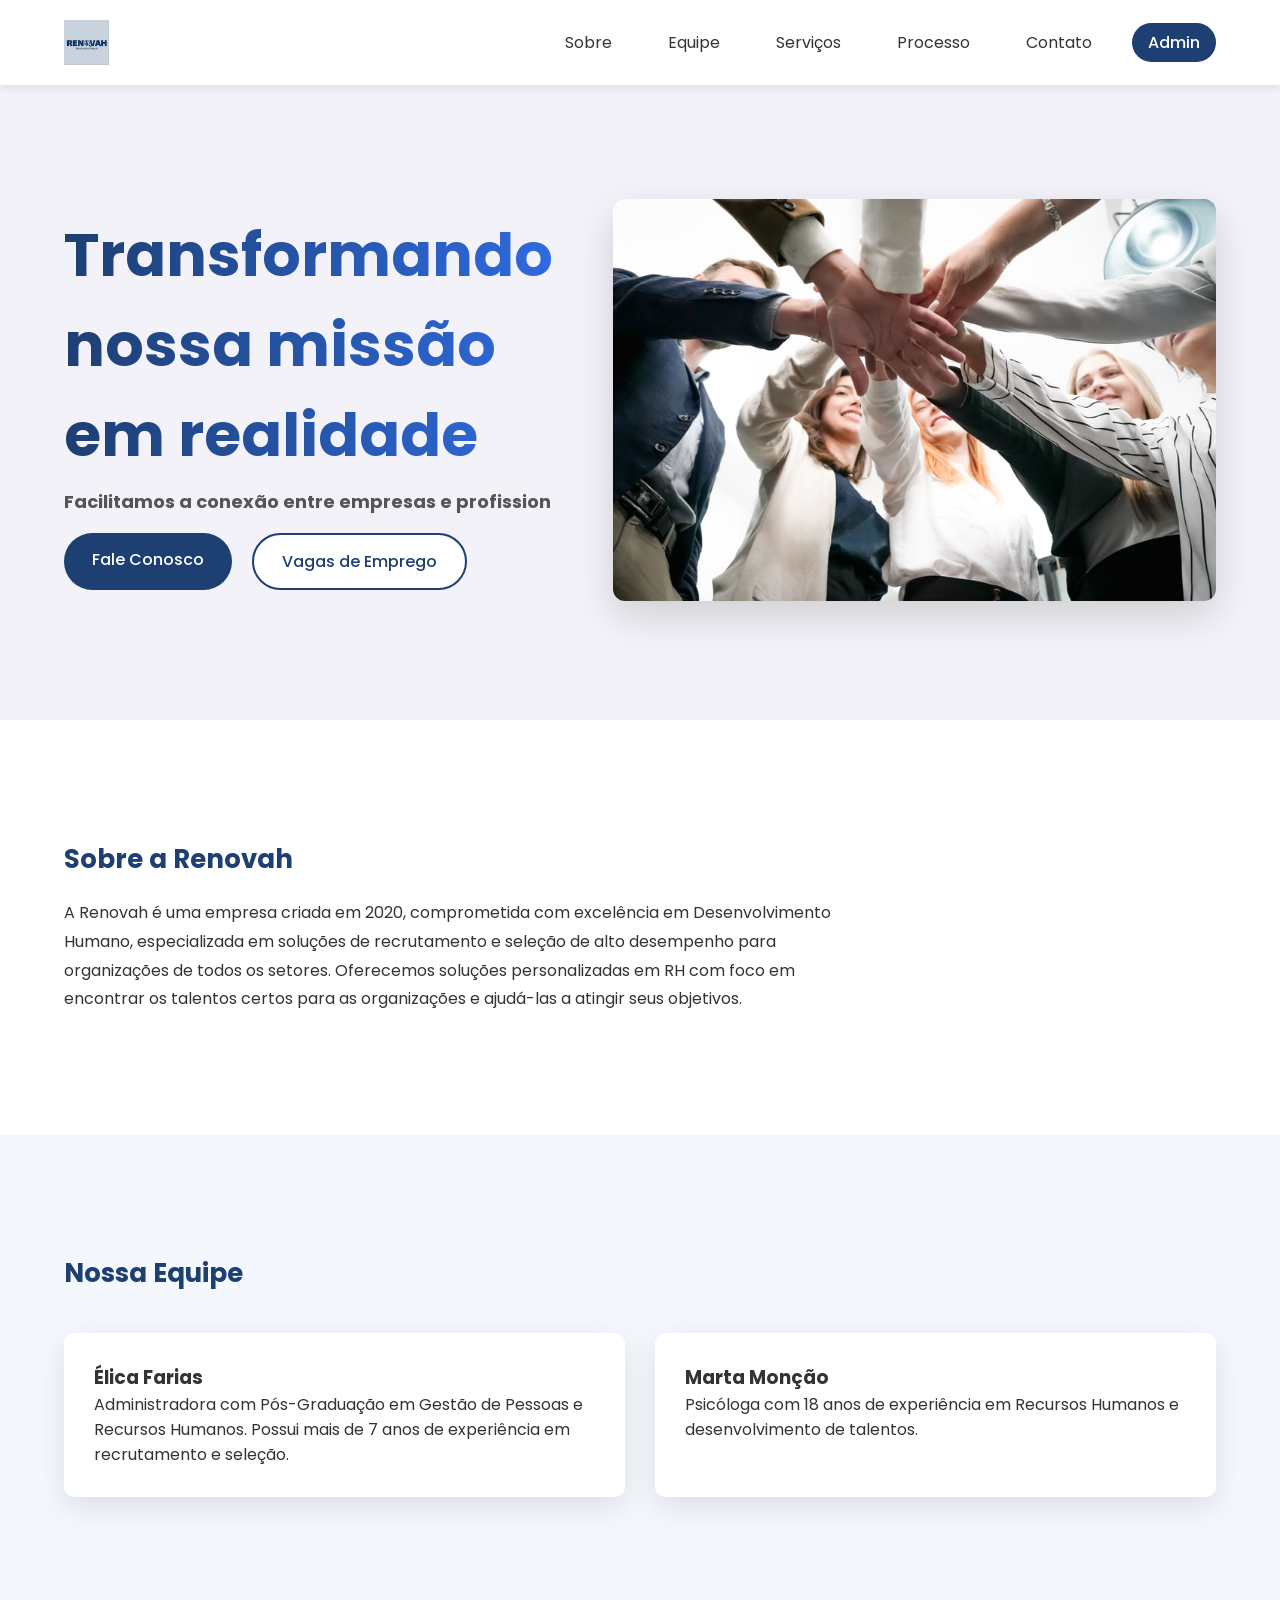
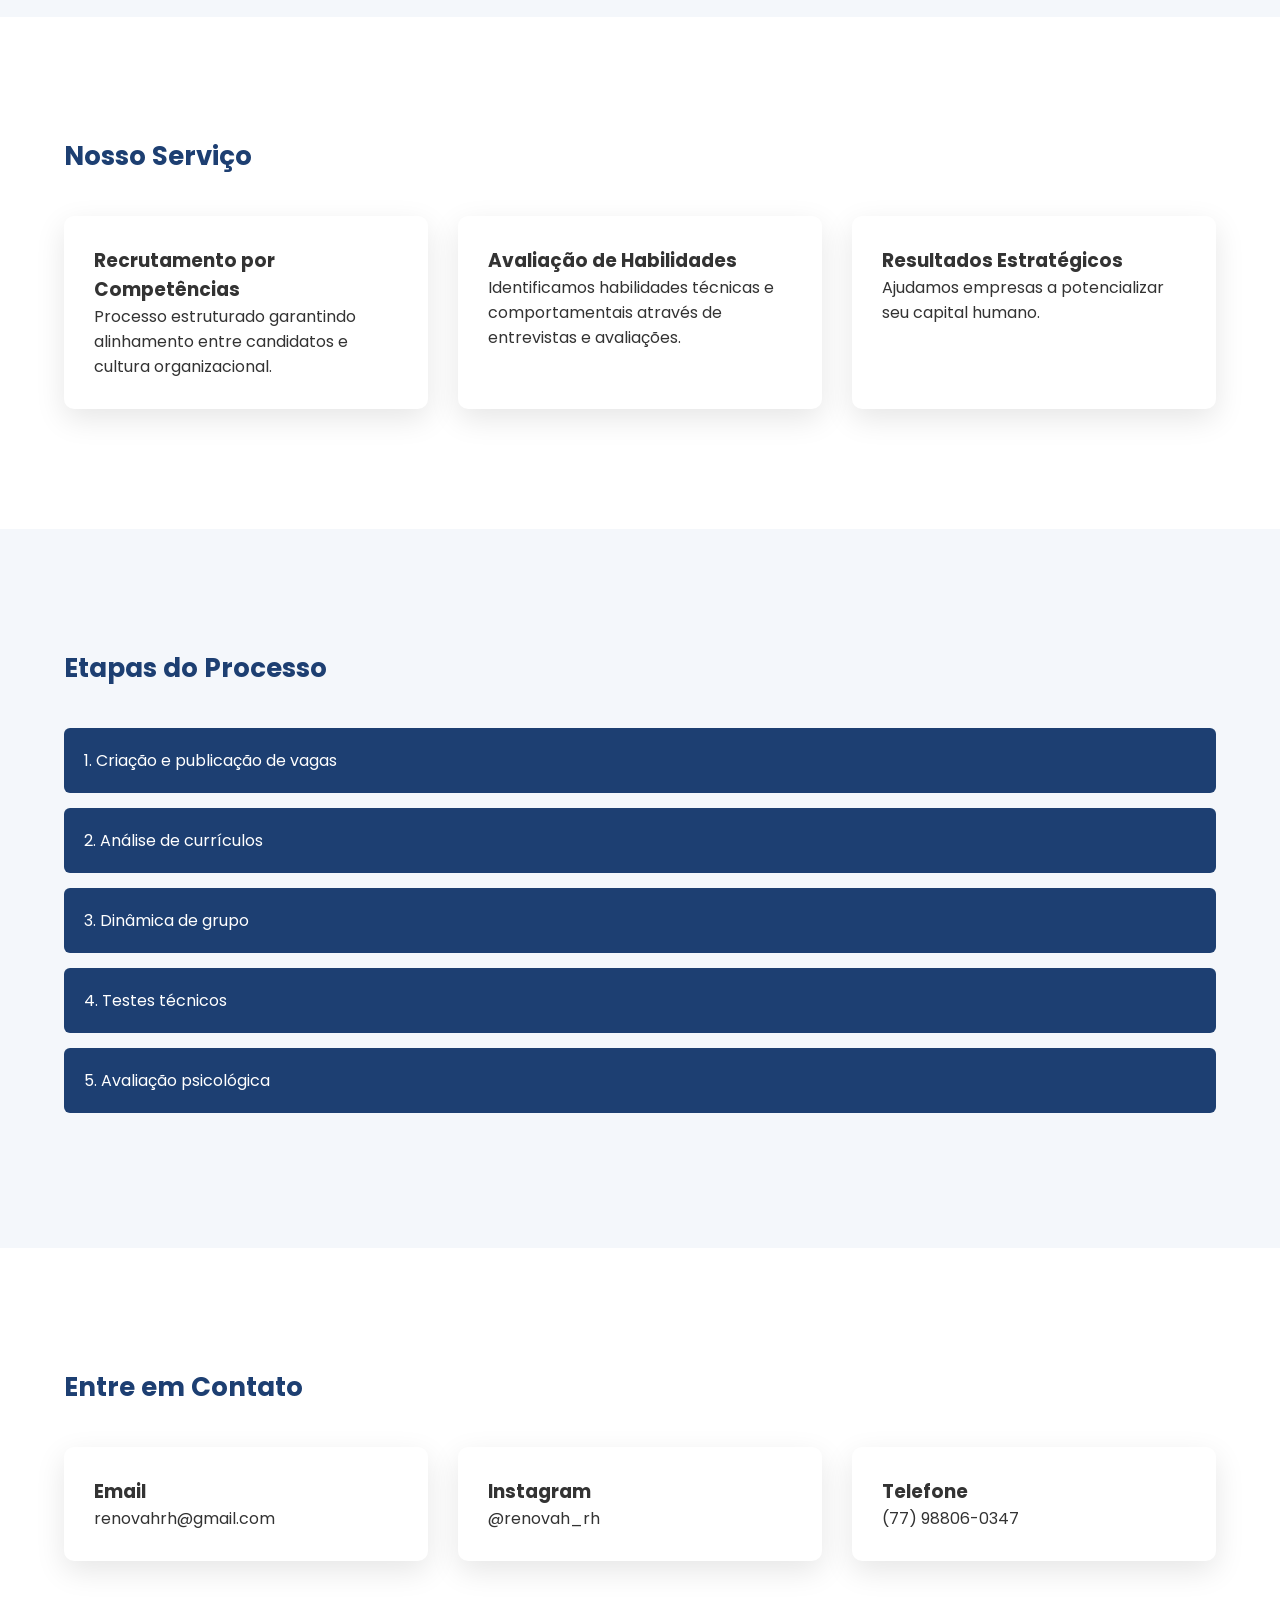
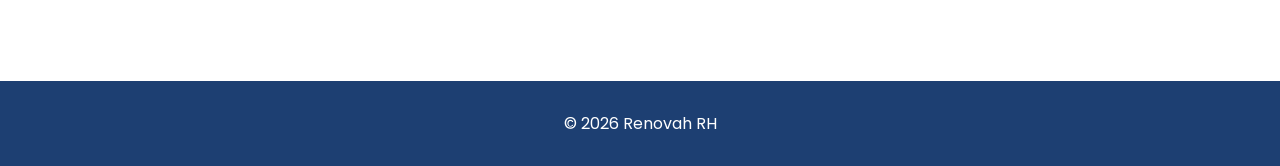
==== index.html @ 2991decc "Add files via upload" ====
<!DOCTYPE html>
<html lang="pt-br">

<head>

<meta charset="UTF-8">
<meta name="viewport" content="width=device-width, initial-scale=1">

<title>Renovah RH</title>

<link rel="stylesheet" href="style.css">

<link href="https://fonts.googleapis.com/css2?family=Poppins:wght@300;400;500;600;700&display=swap" rel="stylesheet">

<link href="https://unpkg.com/aos@2.3.1/dist/aos.css" rel="stylesheet">

</head>

<body>

<header>

<div class="container nav">

<img src="logo.jpg" class="logo">

<nav>

<a href="#sobre">Sobre</a>
<a href="#equipe">Equipe</a>
<a href="#servicos">Serviços</a>
<a href="#processo">Processo</a>
<a href="#contato">Contato</a>

<a href="login.html" class="admin-btn">Admin</a>

</nav>

</div>

</header>


<!-- HERO -->

<section class="hero">

<div class="container hero-container">

<div class="hero-text">

<h1 class="hero-title">
Transformando nossa missão em realidade
</h1>

<p class="hero-typing">
<strong><span id="typing-text"></span></strong>
</p>

<div class="hero-buttons">

<a href="#contato" class="btn-primary">
Fale Conosco
</a>

<a href="vagas.html" class="btn-secondary">
Vagas de Emprego
</a>

</div>

</div>

<div class="hero-img" data-aos="zoom-in">
<img src="equipe.jpg">
</div>

</div>

</section>



<!-- SOBRE -->

<section id="sobre" class="section" data-aos="fade-up">

<div class="container">

<h2 data-aos="fade-up">Sobre a Renovah</h2>

<p class="sobre-text" data-aos="fade-up">

A Renovah é uma empresa criada em 2020, comprometida com excelência em Desenvolvimento Humano, especializada em soluções de recrutamento e seleção de alto desempenho para organizações de todos os setores.

Oferecemos soluções personalizadas em RH com foco em encontrar os talentos certos para as organizações e ajudá-las a atingir seus objetivos.

</p>

</div>

</section>



<!-- EQUIPE -->

<section id="equipe" class="section light" data-aos="fade-up">

<div class="container">

<h2 data-aos="fade-up">Nossa Equipe</h2>

<div class="cards">

<div class="card" data-aos="zoom-in">

<h3>Élica Farias</h3>

<p>
Administradora com Pós-Graduação em Gestão de Pessoas e Recursos Humanos.
Possui mais de 7 anos de experiência em recrutamento e seleção.
</p>

</div>

<div class="card" data-aos="zoom-in">

<h3>Marta Monção</h3>

<p>
Psicóloga com 18 anos de experiência em Recursos Humanos e desenvolvimento de talentos.
</p>

</div>

</div>

</div>

</section>



<!-- SERVIÇOS -->

<section id="servicos" class="section" data-aos="fade-up">

<div class="container">

<h2 data-aos="fade-up">Nosso Serviço</h2>

<div class="cards">

<div class="card" data-aos="fade-up">

<h3>Recrutamento por Competências</h3>

<p>
Processo estruturado garantindo alinhamento entre candidatos e cultura organizacional.
</p>

</div>

<div class="card" data-aos="fade-up">

<h3>Avaliação de Habilidades</h3>

<p>
Identificamos habilidades técnicas e comportamentais através de entrevistas e avaliações.
</p>

</div>

<div class="card" data-aos="fade-up">

<h3>Resultados Estratégicos</h3>

<p>
Ajudamos empresas a potencializar seu capital humano.
</p>

</div>

</div>

</div>

</section>



<!-- PROCESSO -->

<section id="processo" class="section light" data-aos="fade-up">

<div class="container">

<h2 data-aos="fade-up">Etapas do Processo</h2>

<div class="timeline">

<div class="step" data-aos="fade-right">1. Criação e publicação de vagas</div>
<div class="step" data-aos="fade-right">2. Análise de currículos</div>
<div class="step" data-aos="fade-right">3. Dinâmica de grupo</div>
<div class="step" data-aos="fade-right">4. Testes técnicos</div>
<div class="step" data-aos="fade-right">5. Avaliação psicológica</div>

</div>

</div>

</section>



<!-- CONTATO -->

<section id="contato" class="section" data-aos="fade-up">

<div class="container">

<h2 data-aos="fade-up">Entre em Contato</h2>

<div class="cards">

<div class="card" data-aos="zoom-in">
<h3>Email</h3>
<p>renovahrh@gmail.com</p>
</div>

<div class="card" data-aos="zoom-in">
<h3>Instagram</h3>
<p>@renovah_rh</p>
</div>

<div class="card" data-aos="zoom-in">
<h3>Telefone</h3>
<p>(77) 98806-0347</p>
</div>

</div>

</div>

</section>



<footer>

<p>© 2026 Renovah RH</p>

</footer>



<!-- TEXTO DIGITANDO -->

<script>

const text = [
"Facilitamos a conexão entre empresas e profissionais talentosos.",
"Recrutamento estratégico para empresas que buscam excelência."
];

let line = 0;
let index = 0;

function typeWriter(){

if(line < text.length){

if(index < text[line].length){

document.getElementById("typing-text").innerHTML += text[line].charAt(index);
index++;

setTimeout(typeWriter,35);

}else{

document.getElementById("typing-text").innerHTML += "<br><br>";
line++;
index = 0;

setTimeout(typeWriter,500);

}

}

}

window.onload = typeWriter;

</script>



<!-- AOS -->

<script src="https://unpkg.com/aos@2.3.1/dist/aos.js"></script>

<script>

AOS.init({
duration:1000,
once:true,
offset:120
});

</script>

</body>
</html>
---- style.css ----
*{
margin:0;
padding:0;
box-sizing:border-box;
}

body{
font-family:Poppins;
color:#333;
}

.container{
width:90%;
max-width:1200px;
margin:auto;
}


/* HEADER */

header{
background:white;
box-shadow:0 2px 10px rgba(0,0,0,0.1);
position:fixed;
width:100%;
top:0;
z-index:1000;
}

.nav{
display:flex;
justify-content:space-between;
align-items:center;
padding:20px 0;
}

.logo{
height:45px;
}

nav a{
margin-left:20px;
text-decoration:none;
color:#333;
padding:8px 16px;
border-radius:20px;
transition:0.3s;
}

nav a:hover{
background:#1d3f72;
color:white;
}


/* HERO */

.hero{
min-height:80vh;
display:flex;
align-items:center;
background:#f2f2f8;
padding-top:80px;
}

.hero-container{
display:flex;
align-items:center;
justify-content:space-between;
gap:60px;
}

.hero-text{
flex:1;
max-width:520px;
}

.hero-img{
flex:1.4;
display:flex;
justify-content:center;
}

.hero-img img{
width:100%;
max-width:700px;
border-radius:12px;
box-shadow:0 15px 40px rgba(0,0,0,0.15);
}

.hero-text h1{
font-size:60px;
color:#1d3f72;
margin-bottom:5px;
}

.hero-text p{
font-size:18px;
margin-bottom:15px;
color:#555;
}


/* BOTÕES */

.hero-buttons{
display:flex;
gap:20px;
margin-top:20px;
}

.btn-primary{
background:#1d3f72;
color:white;
padding:14px 28px;
border-radius:30px;
text-decoration:none;
font-weight:500;
transition:0.3s;
}

.btn-primary:hover{
background:#2f5aa8;
}

.btn-secondary{
background:white;
color:#1d3f72;
border:2px solid #1d3f72;
padding:14px 28px;
border-radius:30px;
text-decoration:none;
font-weight:500;
transition:0.3s;
}

.btn-secondary:hover{
background:#1d3f72;
color:white;
}


/* SECTIONS */

.section{
padding:120px 0;
}

.section.light{
background:#f4f7fb;
}

.section h2{
font-size:26px;
margin-bottom:20px;
color:#1d3f72;
}

.sobre-text{
max-width:800px;
line-height:1.8;
}


/* CARDS */

.cards{
display:grid;
grid-template-columns:repeat(auto-fit,minmax(260px,1fr));
gap:30px;
margin-top:40px;
}

.card{
background:white;
padding:30px;
border-radius:10px;
box-shadow:0 10px 30px rgba(0,0,0,0.1);
transition:0.3s;
}

.card:hover{
transform:translateY(-8px);
}


/* TIMELINE */

.timeline{
margin-top:40px;
}

.step{
background:#1d3f72;
color:white;
padding:20px;
margin-bottom:15px;
border-radius:6px;
}


/* FOOTER */

footer{
background:#1d3f72;
color:white;
text-align:center;
padding:30px;
}

/* ANIMAÇÃO TEXTO HERO */

.hero-title{
opacity:0;
transform:translateY(40px);
animation:fadeUp 1s forwards;
}

.hero-subtitle{
opacity:0;
transform:translateY(40px);
animation:fadeUp 1s 0.4s forwards;
}

.hero-typing{
opacity:0;
transform:translateY(40px);
animation:fadeUp 1s 0.8s forwards;
font-weight:500;
color:#1d3f72;
margin-top:10px;
}

@keyframes fadeUp{
to{
opacity:1;
transform:translateY(0);
}
}


/* GRADIENTE NO TITULO */

.hero-title{
background:linear-gradient(90deg,#1d3f72,#2f6adf,#1d3f72);
background-size:200%;
-webkit-background-clip:text;
-webkit-text-fill-color:transparent;
animation:gradientMove 6s infinite linear, fadeUp 1s forwards;
}

@keyframes gradientMove{
0%{
background-position:0%;
}

100%{
background-position:200%;
}
}

.hero-description{
opacity:0;
transform:translateY(40px);
animation:fadeUp 1s 0.8s forwards;
font-size:17px;
color:#555;
}

.hero-typing{
font-size:18px;
font-weight:600;
color:#444;
margin-top:10px;
margin-bottom:5px;
line-height:1.3;
}

.admin-btn{

background:#1d3f72;
color:white;
padding:8px 18px;
border-radius:20px;
font-weight:500;

}

.admin-btn{
background:#1d3f72;
color:white;
padding:8px 16px;
border-radius:20px;
margin-left:20px;
}

.admin-btn:hover{
background:#2f5aa8;
}
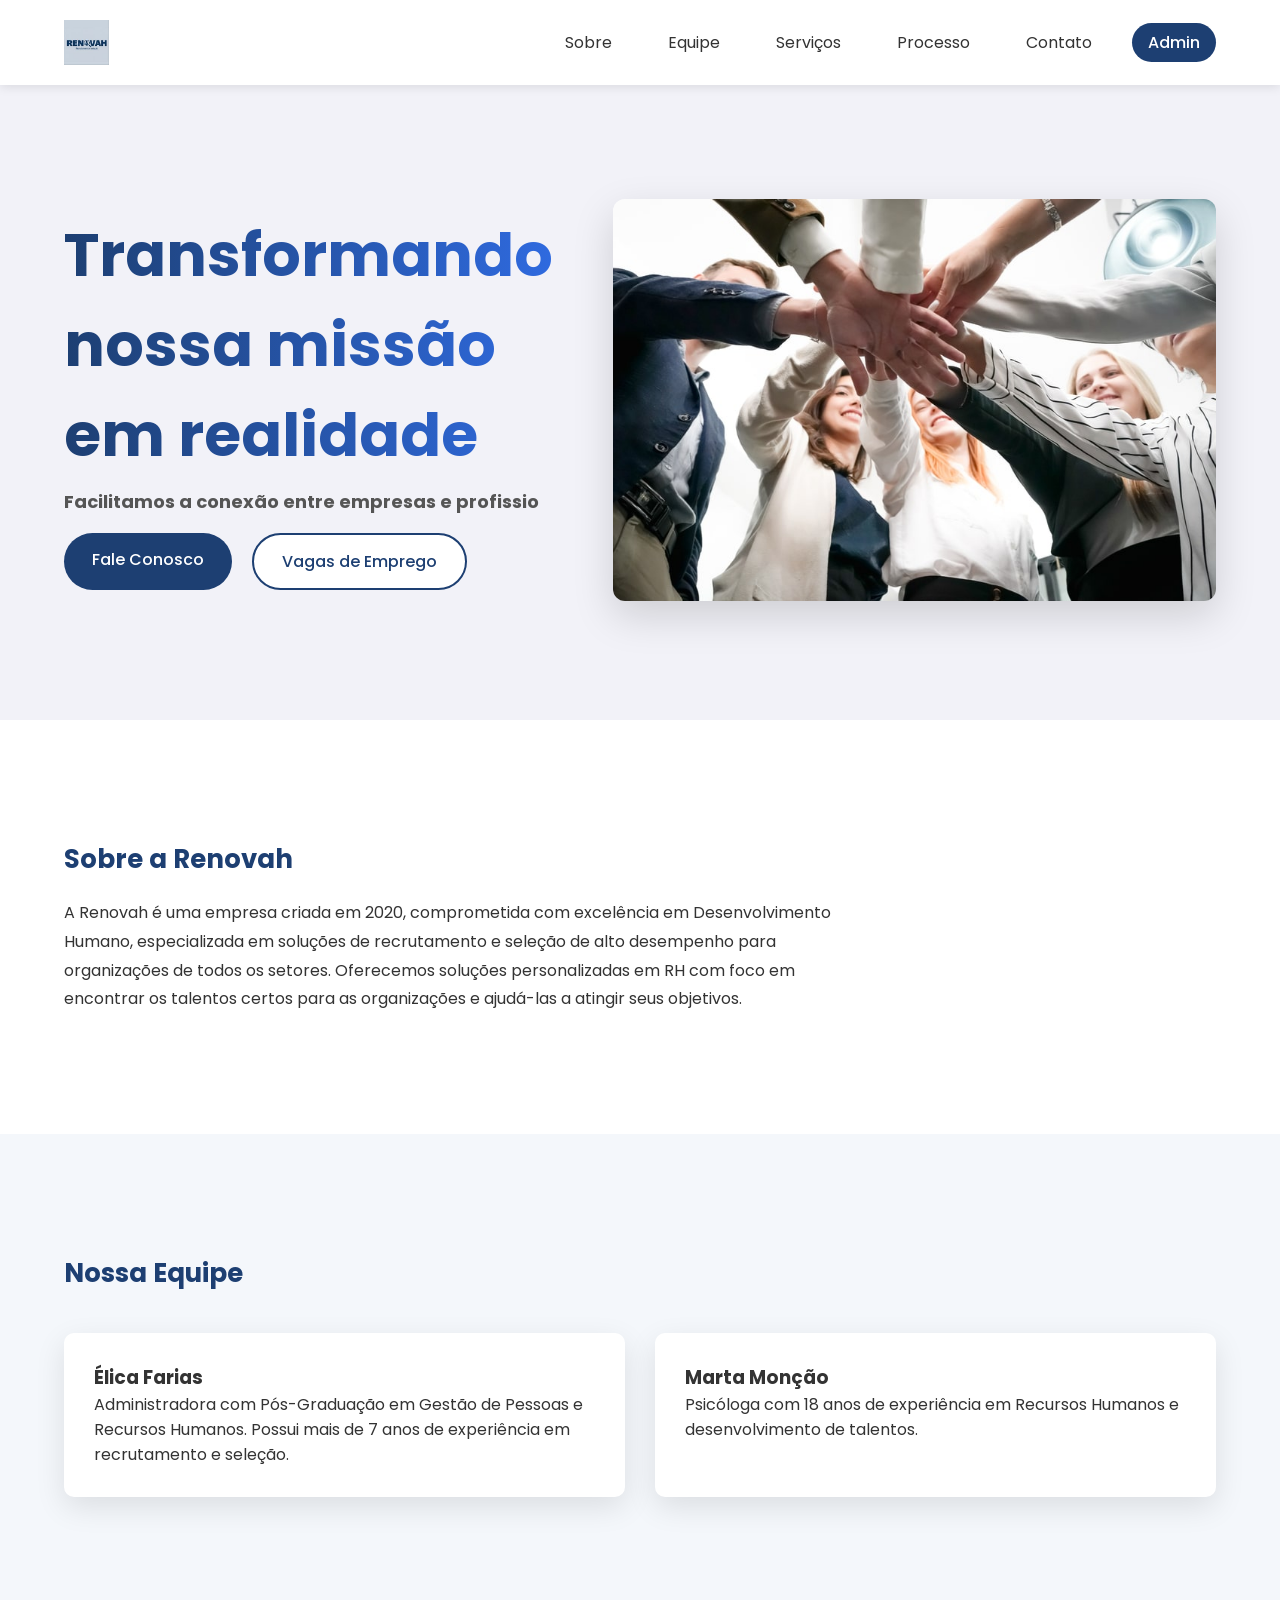
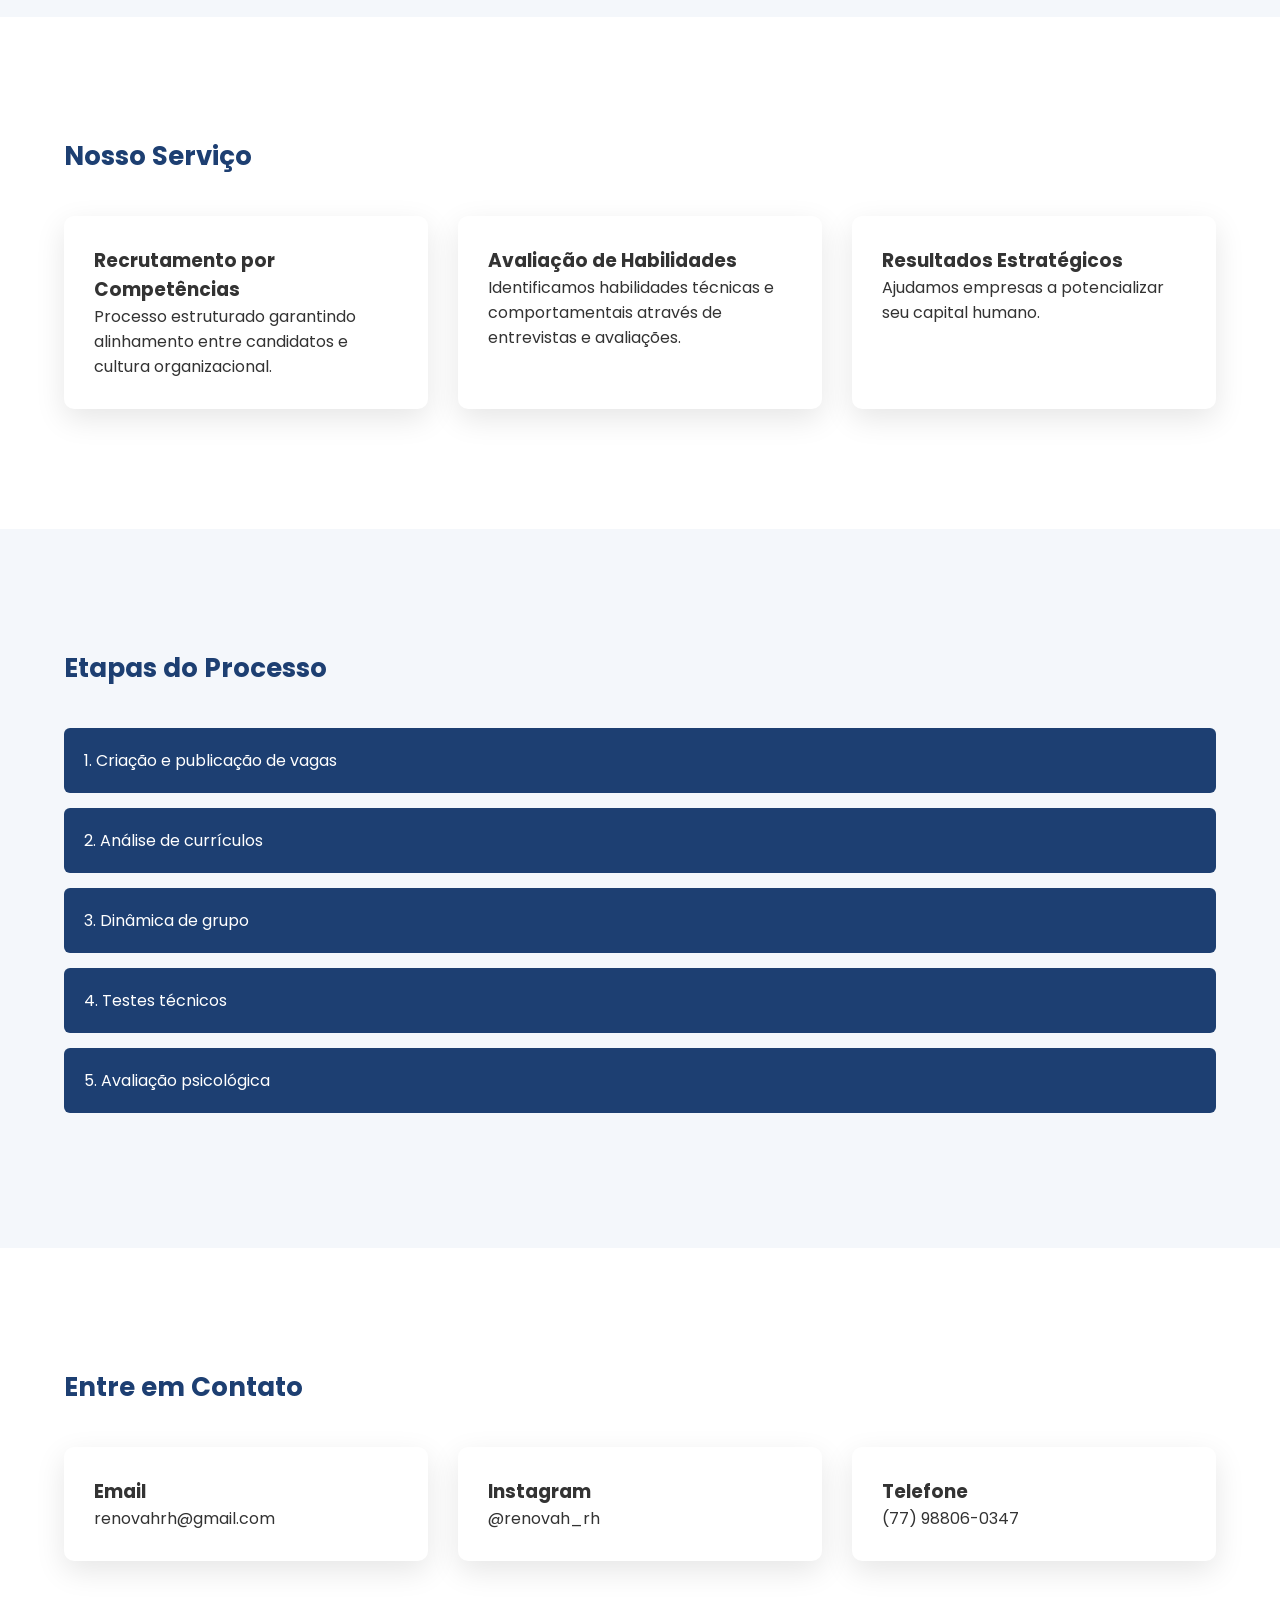
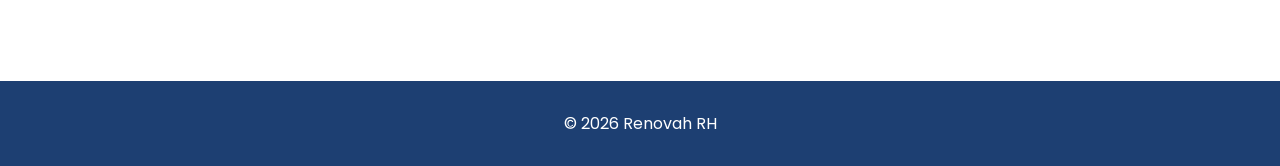
==== commit a13c0675: "Fix HTML formatting and add missing elements" ====
--- a/index.html
+++ b/index.html
@@ -313,4 +313,5 @@
 </script>
 
 </body>
-</html>+
+</html> 
